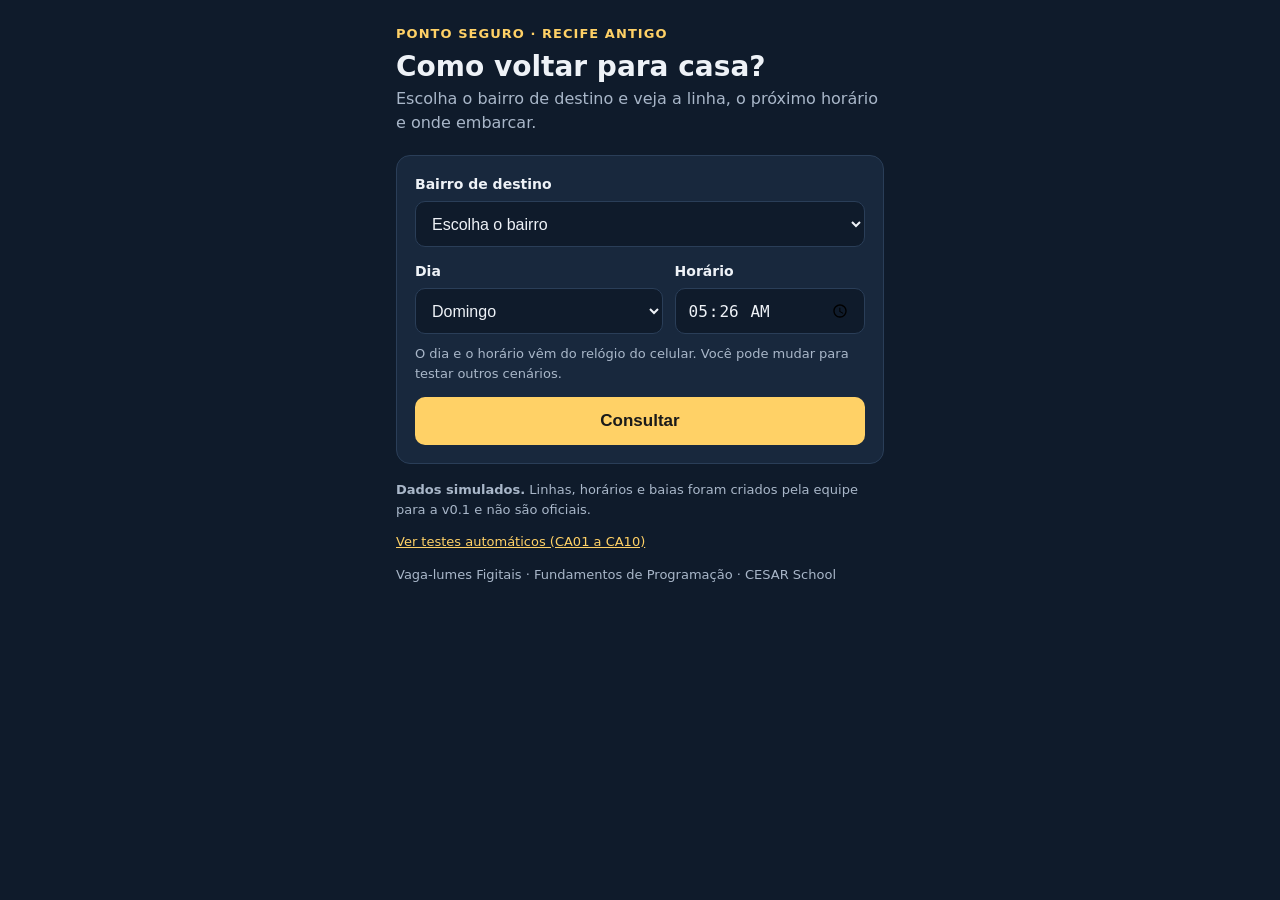
==== index.html @ 017c97d9 "v0.1: tela, regra da janela e documentação" ====
<!doctype html>
<html lang="pt-BR">
<head>
  <meta charset="utf-8">
  <meta name="viewport" content="width=device-width, initial-scale=1">
  <title>Ponto Seguro Recife Antigo</title>
  <link rel="stylesheet" href="estilo.css">
</head>
<body>
  <main class="pagina">
    <header class="topo">
      <p class="selo">Ponto Seguro · Recife Antigo</p>
      <h1>Como voltar para casa?</h1>
      <p class="subtitulo">Escolha o bairro de destino e veja a linha, o próximo horário e onde embarcar.</p>
    </header>

    <form id="formulario" class="cartao" novalidate>
      <label for="bairro">Bairro de destino</label>
      <select id="bairro">
        <option value="">Escolha o bairro</option>
      </select>

      <div class="linha-dupla">
        <div>
          <label for="dia">Dia</label>
          <select id="dia"></select>
        </div>
        <div>
          <label for="horario">Horário</label>
          <input id="horario" type="time">
        </div>
      </div>
      <p class="dica">O dia e o horário vêm do relógio do celular. Você pode mudar para testar outros cenários.</p>

      <button type="submit">Consultar</button>
    </form>

    <section id="resultado" aria-live="polite"></section>

    <footer class="rodape">
      <p><strong>Dados simulados.</strong> Linhas, horários e baias foram criados pela equipe para a v0.1 e não são oficiais.</p>
      <p><a href="testes.html">Ver testes automáticos (CA01 a CA10)</a></p>
      <p>Vaga-lumes Figitais · Fundamentos de Programação · CESAR School</p>
    </footer>
  </main>

  <!-- A ordem importa: dados e regras primeiro, tela por último. -->
  <script src="dados.js"></script>
  <script src="janela.js"></script>
  <script src="horarios.js"></script>
  <script src="consulta.js"></script>
  <script src="app.js"></script>
</body>
</html>
---- estilo.css ----
/* estilo.css — Tela responsiva do Ponto Seguro (T10, RNF02) */

:root {
  --fundo: #0f1b2b;
  --cartao: #18283d;
  --borda: #2a3e58;
  --texto: #eef2f7;
  --texto-suave: #a9b7c9;
  --luz: #ffd166;        /* amarelo "vaga-lume" */
  --ativo: #4ade80;
  --inativo: #f87171;
  --aviso: #fbbf24;
}

* { box-sizing: border-box; }

body {
  margin: 0;
  background: var(--fundo);
  color: var(--texto);
  font-family: system-ui, -apple-system, "Segoe UI", Roboto, sans-serif;
  font-size: 16px;
  line-height: 1.5;
}

.pagina {
  max-width: 520px;
  margin: 0 auto;
  padding: 24px 16px 40px;
}

.selo {
  margin: 0;
  color: var(--luz);
  font-size: 13px;
  font-weight: 700;
  letter-spacing: .08em;
  text-transform: uppercase;
}

h1 { margin: 6px 0 4px; font-size: 28px; line-height: 1.2; }
.subtitulo { margin: 0 0 20px; color: var(--texto-suave); }

.cartao {
  background: var(--cartao);
  border: 1px solid var(--borda);
  border-radius: 14px;
  padding: 18px;
  margin-bottom: 16px;
}

label { display: block; margin: 0 0 6px; font-weight: 600; font-size: 14px; }

select, input {
  width: 100%;
  min-height: 46px;
  margin-bottom: 14px;
  padding: 10px 12px;
  border: 1px solid var(--borda);
  border-radius: 10px;
  background: var(--fundo);
  color: var(--texto);
  font-size: 16px;
}

.linha-dupla { display: grid; grid-template-columns: 1.3fr 1fr; gap: 12px; }
.dica { margin: -4px 0 14px; color: var(--texto-suave); font-size: 13px; }

button {
  width: 100%;
  min-height: 48px;
  border: 0;
  border-radius: 10px;
  background: var(--luz);
  color: #1a1a1a;
  font-size: 17px;
  font-weight: 700;
  cursor: pointer;
}
button:focus-visible, select:focus-visible, input:focus-visible, a:focus-visible {
  outline: 3px solid var(--luz);
  outline-offset: 2px;
}

/* Resultado */
.status {
  display: inline-block;
  margin-bottom: 12px;
  padding: 4px 12px;
  border-radius: 999px;
  font-size: 14px;
  font-weight: 700;
}
.status.ativo { background: rgba(74, 222, 128, .15); color: var(--ativo); }
.status.inativo { background: rgba(248, 113, 113, .15); color: var(--inativo); }

.destaque { margin: 0; color: var(--texto-suave); font-size: 14px; }
.horario-grande { margin: 0 0 12px; font-size: 40px; font-weight: 800; color: var(--luz); line-height: 1.1; }

.dados { margin: 0 0 4px; }
.dados dt { color: var(--texto-suave); font-size: 13px; }
.dados dd { margin: 0 0 10px; font-weight: 600; }

.erro { border-color: var(--inativo); }
.erro p { margin: 0; color: var(--inativo); font-weight: 600; }

.rota h2 { margin: 0 0 8px; font-size: 17px; }
.rota ol { margin: 0; padding-left: 20px; }
.rota li { margin-bottom: 6px; }

.aviso-simulado {
  margin: 12px 0 0;
  padding-top: 10px;
  border-top: 1px dashed var(--borda);
  color: var(--aviso);
  font-size: 13px;
}

.rodape { color: var(--texto-suave); font-size: 13px; }
.rodape a { color: var(--luz); }
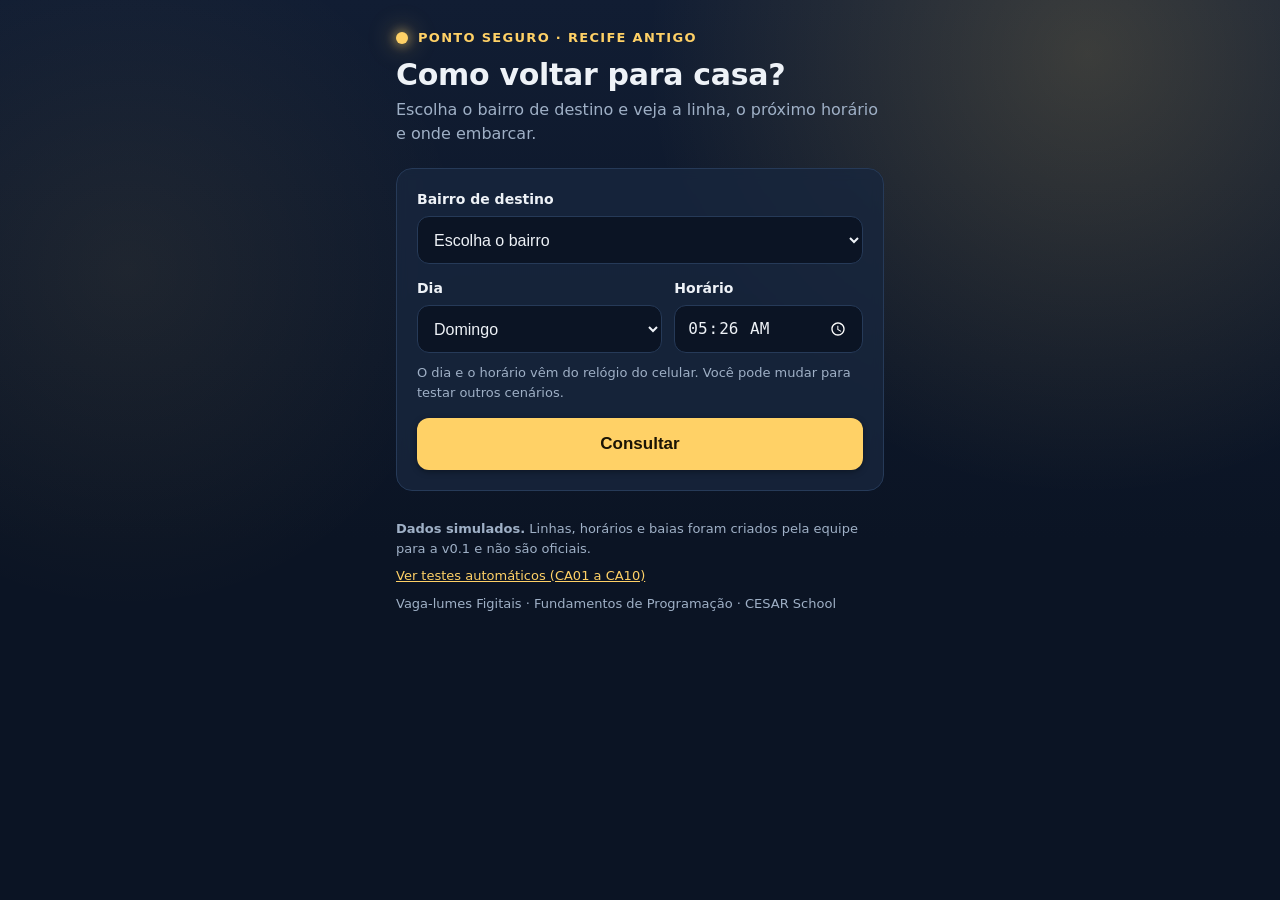
==== commit 269c0aa5: "v0.1: melhoria do visual (tema vaga-lume)" ====
--- a/index.html
+++ b/index.html
@@ -9,7 +9,7 @@
 <body>
   <main class="pagina">
     <header class="topo">
-      <p class="selo">Ponto Seguro · Recife Antigo</p>
+      <p class="marca"><span class="vaga-lume" aria-hidden="true"></span>Ponto Seguro · Recife Antigo</p>
       <h1>Como voltar para casa?</h1>
       <p class="subtitulo">Escolha o bairro de destino e veja a linha, o próximo horário e onde embarcar.</p>
     </header>
--- a/estilo.css
+++ b/estilo.css
@@ -1,120 +1,225 @@
-/* estilo.css — Tela responsiva do Ponto Seguro (T10, RNF02) */
+/* estilo.css — Tela responsiva do Ponto Seguro (T10, RNF02)
+   Tema "vaga-lume": noite azul-escura com pontos de luz amarela. */
 
 :root {
-  --fundo: #0f1b2b;
-  --cartao: #18283d;
-  --borda: #2a3e58;
+  --fundo: #0b1424;
+  --fundo-2: #111d33;
+  --cartao: rgba(24, 38, 62, .82);
+  --borda: #263a58;
   --texto: #eef2f7;
-  --texto-suave: #a9b7c9;
-  --luz: #ffd166;        /* amarelo "vaga-lume" */
+  --texto-suave: #9fb0c6;
+  --luz: #ffd166;            /* amarelo "vaga-lume" */
+  --luz-brilho: rgba(255, 209, 102, .35);
   --ativo: #4ade80;
   --inativo: #f87171;
   --aviso: #fbbf24;
+  --raio: 16px;
 }
 
 * { box-sizing: border-box; }
 
 body {
   margin: 0;
-  background: var(--fundo);
+  min-height: 100vh;
   color: var(--texto);
   font-family: system-ui, -apple-system, "Segoe UI", Roboto, sans-serif;
   font-size: 16px;
   line-height: 1.5;
+  background-color: var(--fundo);
+  /* Pontos de luz no céu noturno */
+  background-image:
+    radial-gradient(circle at 85% 6%, rgba(255, 209, 102, .18), transparent 32%),
+    radial-gradient(circle at 10% 30%, rgba(255, 209, 102, .07), transparent 26%),
+    linear-gradient(180deg, var(--fundo-2), var(--fundo) 60%);
+  background-attachment: fixed;
 }
 
 .pagina {
   max-width: 520px;
   margin: 0 auto;
-  padding: 24px 16px 40px;
-}
-
-.selo {
+  padding: 28px 16px 40px;
+}
+
+/* Cabeçalho */
+.marca {
+  display: flex;
+  align-items: center;
+  gap: 10px;
   margin: 0;
   color: var(--luz);
   font-size: 13px;
   font-weight: 700;
-  letter-spacing: .08em;
+  letter-spacing: .1em;
   text-transform: uppercase;
 }
-
-h1 { margin: 6px 0 4px; font-size: 28px; line-height: 1.2; }
-.subtitulo { margin: 0 0 20px; color: var(--texto-suave); }
-
+.vaga-lume {
+  width: 12px;
+  height: 12px;
+  border-radius: 50%;
+  background: var(--luz);
+  box-shadow: 0 0 10px 3px var(--luz-brilho), 0 0 24px 8px rgba(255, 209, 102, .15);
+  animation: piscar 3s ease-in-out infinite;
+}
+@keyframes piscar {
+  0%, 100% { opacity: 1; }
+  50% { opacity: .45; }
+}
+@media (prefers-reduced-motion: reduce) {
+  .vaga-lume { animation: none; }
+}
+
+h1 { margin: 10px 0 6px; font-size: 30px; line-height: 1.15; letter-spacing: -.01em; }
+.subtitulo { margin: 0 0 22px; color: var(--texto-suave); }
+
+/* Cartões */
 .cartao {
   background: var(--cartao);
   border: 1px solid var(--borda);
-  border-radius: 14px;
-  padding: 18px;
+  border-radius: var(--raio);
+  padding: 20px;
   margin-bottom: 16px;
-}
-
+  backdrop-filter: blur(6px);
+}
+
+/* Formulário */
 label { display: block; margin: 0 0 6px; font-weight: 600; font-size: 14px; }
 
 select, input {
   width: 100%;
-  min-height: 46px;
+  min-height: 48px;
   margin-bottom: 14px;
   padding: 10px 12px;
   border: 1px solid var(--borda);
-  border-radius: 10px;
+  border-radius: 12px;
   background: var(--fundo);
   color: var(--texto);
   font-size: 16px;
-}
+  color-scheme: dark;
+}
+select:hover, input:hover { border-color: #38527a; }
 
 .linha-dupla { display: grid; grid-template-columns: 1.3fr 1fr; gap: 12px; }
-.dica { margin: -4px 0 14px; color: var(--texto-suave); font-size: 13px; }
+.dica { margin: -4px 0 16px; color: var(--texto-suave); font-size: 13px; }
 
 button {
   width: 100%;
-  min-height: 48px;
+  min-height: 52px;
   border: 0;
-  border-radius: 10px;
+  border-radius: 12px;
   background: var(--luz);
-  color: #1a1a1a;
+  color: #1a1405;
   font-size: 17px;
-  font-weight: 700;
+  font-weight: 800;
   cursor: pointer;
-}
+  box-shadow: 0 2px 6px rgba(0, 0, 0, .35);
+  transition: transform .1s ease, background-color .2s ease;
+}
+button:hover { background: #ffdb85; }
+button:active { transform: translateY(1px); }
+
 button:focus-visible, select:focus-visible, input:focus-visible, a:focus-visible {
   outline: 3px solid var(--luz);
   outline-offset: 2px;
 }
 
 /* Resultado */
+.resultado-entrando { animation: entrar .25s ease-out; }
+@keyframes entrar {
+  from { opacity: 0; transform: translateY(6px); }
+  to { opacity: 1; transform: none; }
+}
+@media (prefers-reduced-motion: reduce) {
+  .resultado-entrando { animation: none; }
+}
+
 .status {
-  display: inline-block;
-  margin-bottom: 12px;
-  padding: 4px 12px;
+  display: inline-flex;
+  align-items: center;
+  gap: 8px;
+  margin-bottom: 14px;
+  padding: 5px 12px;
   border-radius: 999px;
   font-size: 14px;
   font-weight: 700;
 }
-.status.ativo { background: rgba(74, 222, 128, .15); color: var(--ativo); }
-.status.inativo { background: rgba(248, 113, 113, .15); color: var(--inativo); }
+.status::before {
+  content: "";
+  width: 8px;
+  height: 8px;
+  border-radius: 50%;
+  background: currentColor;
+}
+.status.ativo { background: rgba(74, 222, 128, .12); color: var(--ativo); }
+.status.inativo { background: rgba(248, 113, 113, .12); color: var(--inativo); }
 
 .destaque { margin: 0; color: var(--texto-suave); font-size: 14px; }
-.horario-grande { margin: 0 0 12px; font-size: 40px; font-weight: 800; color: var(--luz); line-height: 1.1; }
-
-.dados { margin: 0 0 4px; }
-.dados dt { color: var(--texto-suave); font-size: 13px; }
-.dados dd { margin: 0 0 10px; font-weight: 600; }
-
-.erro { border-color: var(--inativo); }
+.horario-grande {
+  margin: 0 0 16px;
+  font-size: 52px;
+  font-weight: 800;
+  line-height: 1;
+  color: var(--luz);
+  font-variant-numeric: tabular-nums;
+}
+
+.mensagem { margin: 0 0 10px; }
+.mensagem-forte { margin: 0 0 14px; font-size: 18px; font-weight: 700; }
+
+/* Linha / embarque em blocos */
+.dados {
+  display: grid;
+  gap: 10px;
+  margin: 0;
+}
+.dados div {
+  padding: 12px 14px;
+  border: 1px solid var(--borda);
+  border-radius: 12px;
+  background: rgba(11, 20, 36, .55);
+}
+.dados dt { color: var(--texto-suave); font-size: 12px; text-transform: uppercase; letter-spacing: .06em; }
+.dados dd { margin: 2px 0 0; font-weight: 700; }
+
+.erro { border-color: rgba(248, 113, 113, .6); }
 .erro p { margin: 0; color: var(--inativo); font-weight: 600; }
 
-.rota h2 { margin: 0 0 8px; font-size: 17px; }
-.rota ol { margin: 0; padding-left: 20px; }
-.rota li { margin-bottom: 6px; }
+/* Rota luminosa: linha do tempo com pontos de luz */
+.rota h2 { margin: 0 0 14px; font-size: 17px; }
+.rota ol { list-style: none; margin: 0; padding: 0; }
+.rota li {
+  position: relative;
+  padding: 0 0 16px 30px;
+}
+.rota li:last-child { padding-bottom: 0; }
+.rota li::before {
+  content: "";
+  position: absolute;
+  left: 4px;
+  top: 6px;
+  width: 11px;
+  height: 11px;
+  border-radius: 50%;
+  background: var(--luz);
+}
+.rota li:not(:last-child)::after {
+  content: "";
+  position: absolute;
+  left: 9px;
+  top: 20px;
+  bottom: 0;
+  width: 1px;
+  background: linear-gradient(var(--luz-brilho), rgba(255, 209, 102, .08));
+}
 
 .aviso-simulado {
-  margin: 12px 0 0;
-  padding-top: 10px;
+  margin: 16px 0 0;
+  padding-top: 12px;
   border-top: 1px dashed var(--borda);
   color: var(--aviso);
   font-size: 13px;
 }
 
-.rodape { color: var(--texto-suave); font-size: 13px; }
+/* Rodapé */
+.rodape { margin-top: 28px; color: var(--texto-suave); font-size: 13px; }
+.rodape p { margin: 0 0 8px; }
 .rodape a { color: var(--luz); }
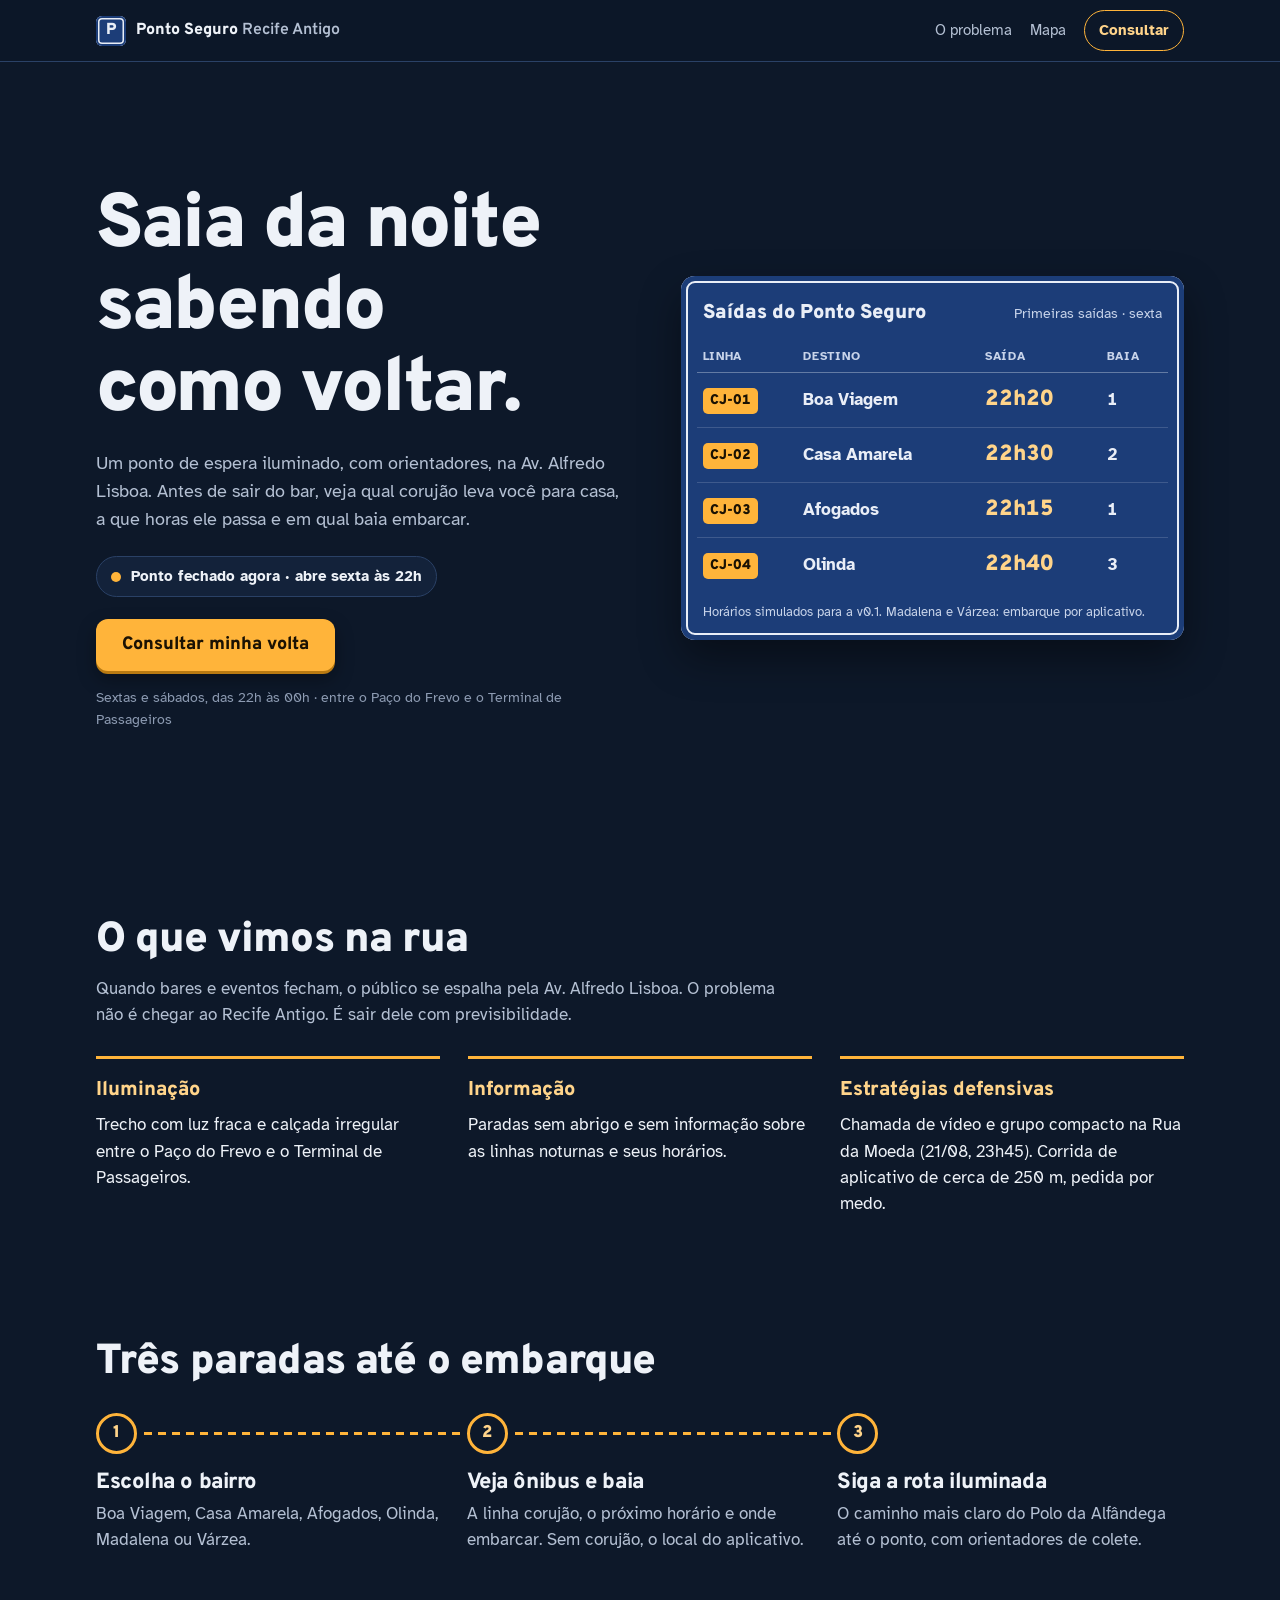
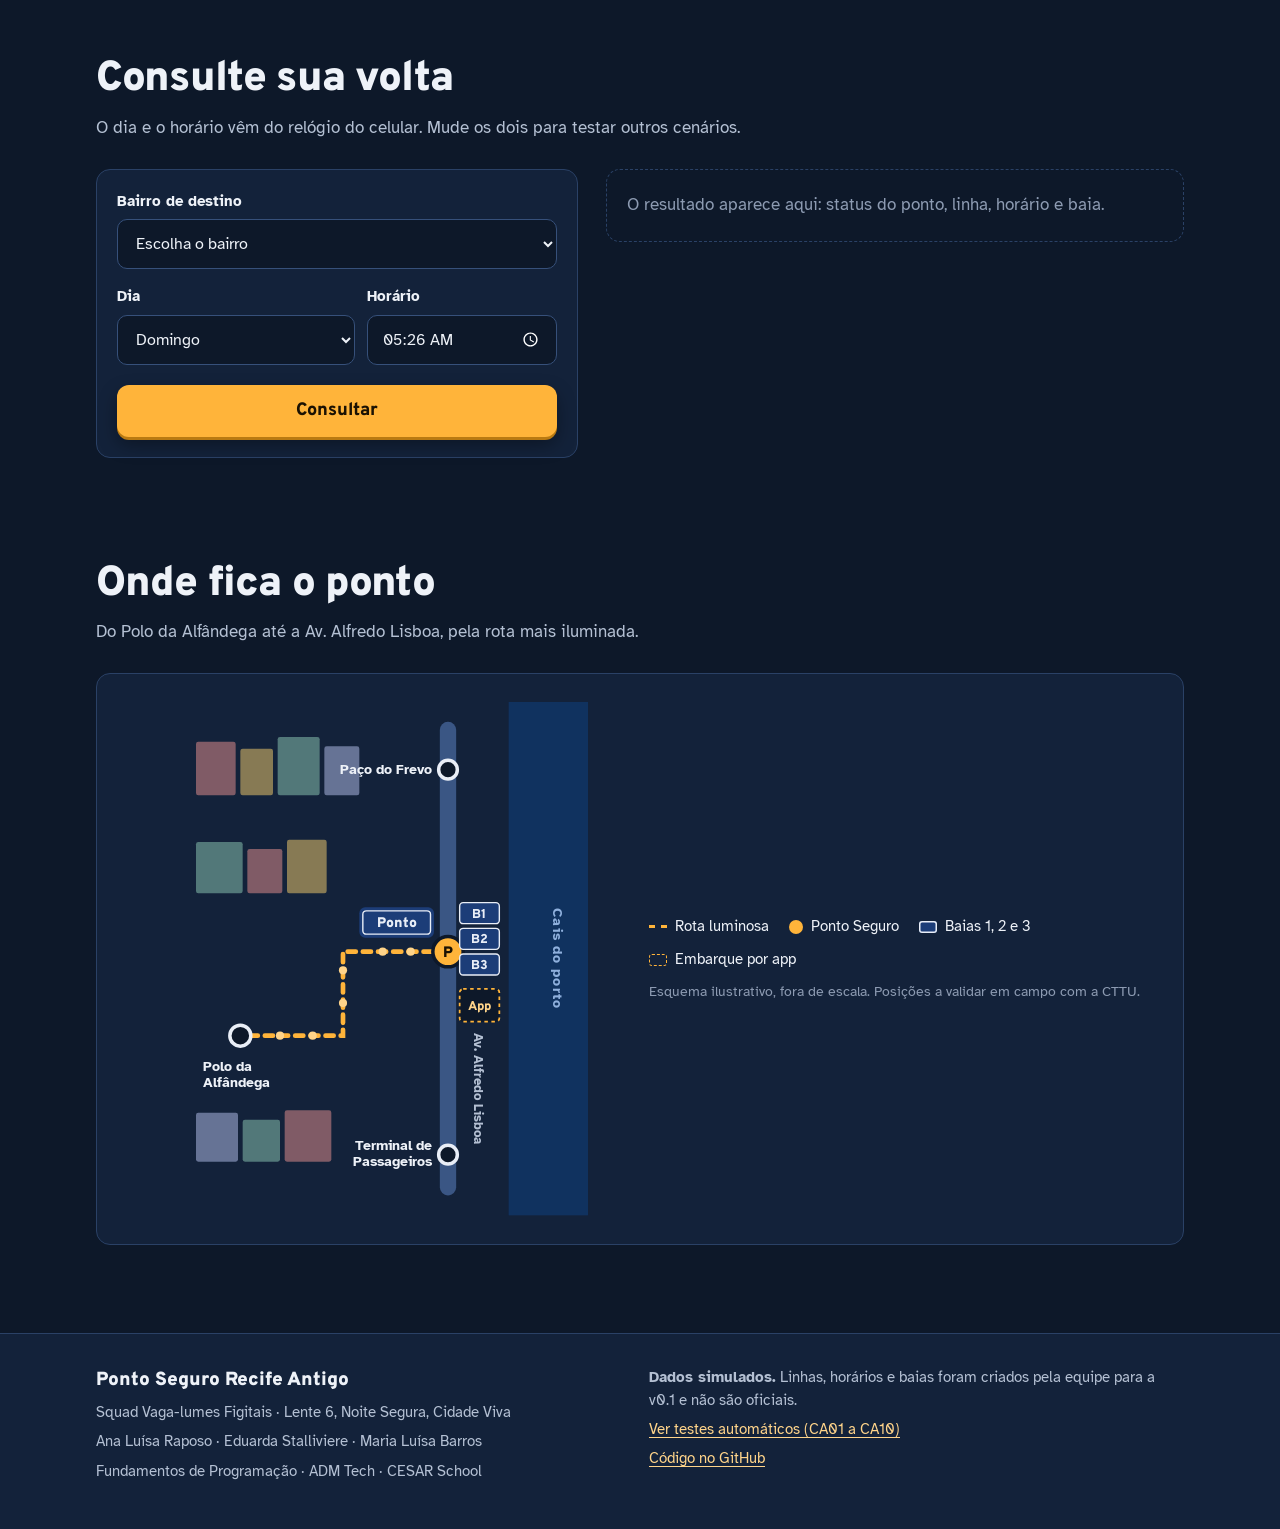
==== commit 11f8d595: "v0.1: nova interface (landing page) e correção do campo de horário no celular" ====
--- a/index.html
+++ b/index.html
@@ -3,46 +3,247 @@
 <head>
   <meta charset="utf-8">
   <meta name="viewport" content="width=device-width, initial-scale=1">
+  <meta name="theme-color" content="#0d1829">
+  <meta name="description" content="Consulte a linha corujão, o próximo horário e a baia de embarque no Ponto Seguro do Recife Antigo.">
   <title>Ponto Seguro Recife Antigo</title>
+  <link rel="preconnect" href="https://fonts.googleapis.com">
+  <link rel="preconnect" href="https://fonts.gstatic.com" crossorigin>
+  <link href="https://fonts.googleapis.com/css2?family=Atkinson+Hyperlegible:wght@400;700&family=Overpass:wght@600;800;900&display=swap" rel="stylesheet">
   <link rel="stylesheet" href="estilo.css">
 </head>
 <body>
-  <main class="pagina">
-    <header class="topo">
-      <p class="marca"><span class="vaga-lume" aria-hidden="true"></span>Ponto Seguro · Recife Antigo</p>
-      <h1>Como voltar para casa?</h1>
-      <p class="subtitulo">Escolha o bairro de destino e veja a linha, o próximo horário e onde embarcar.</p>
-    </header>
-
-    <form id="formulario" class="cartao" novalidate>
-      <label for="bairro">Bairro de destino</label>
-      <select id="bairro">
-        <option value="">Escolha o bairro</option>
-      </select>
-
-      <div class="linha-dupla">
-        <div>
-          <label for="dia">Dia</label>
-          <select id="dia"></select>
+  <a class="pular" href="#consulta">Pular para a consulta</a>
+
+  <header class="barra">
+    <div class="barra-conteudo">
+      <a class="marca" href="#topo">
+        <span class="placa-mini" aria-hidden="true">P</span>
+        <span>Ponto Seguro <span class="marca-local">Recife Antigo</span></span>
+      </a>
+      <nav aria-label="Seções">
+        <a href="#problema">O problema</a>
+        <a href="#mapa">Mapa</a>
+        <a class="barra-acao" href="#consulta">Consultar</a>
+      </nav>
+    </div>
+  </header>
+
+  <main id="topo">
+    <!-- 1. Abertura: o ponto funcionando -->
+    <section class="abertura">
+      <div class="abertura-texto">
+        <h1>Saia da noite sabendo como voltar.</h1>
+        <p class="abertura-lead">Um ponto de espera iluminado, com orientadores, na Av. Alfredo Lisboa. Antes de sair do bar, veja qual corujão leva você para casa, a que horas ele passa e em qual baia embarcar.</p>
+        <p id="status-ponto" class="status-ponto" role="status">
+          <span class="status-luz" aria-hidden="true"></span>
+          <span id="status-texto">Verificando o horário do ponto…</span>
+        </p>
+        <a class="botao" href="#consulta">Consultar minha volta</a>
+        <p class="abertura-nota">Sextas e sábados, das 22h às 00h · entre o Paço do Frevo e o Terminal de Passageiros</p>
+      </div>
+
+      <figure class="painel" aria-labelledby="painel-titulo">
+        <div class="painel-topo">
+          <p id="painel-titulo" class="painel-titulo">Saídas do Ponto Seguro</p>
+          <p id="painel-quando" class="painel-quando"></p>
         </div>
-        <div>
-          <label for="horario">Horário</label>
-          <input id="horario" type="time">
+        <table class="painel-tabela">
+          <thead>
+            <tr><th scope="col">Linha</th><th scope="col">Destino</th><th scope="col">Saída</th><th scope="col">Baia</th></tr>
+          </thead>
+          <tbody id="painel-linhas"></tbody>
+        </table>
+        <figcaption class="painel-legenda">Horários simulados para a v0.1. Madalena e Várzea: embarque por aplicativo.</figcaption>
+      </figure>
+    </section>
+
+    <!-- 2. O problema: o que a pesquisa de campo encontrou -->
+    <section id="problema" class="secao">
+      <div class="secao-cabeca">
+        <h2>O que vimos na rua</h2>
+        <p>Quando bares e eventos fecham, o público se espalha pela Av. Alfredo Lisboa. O problema não é chegar ao Recife Antigo. É sair dele com previsibilidade.</p>
+      </div>
+      <ol class="notas">
+        <li class="nota">
+          <p class="nota-tema">Iluminação</p>
+          <p class="nota-texto">Trecho com luz fraca e calçada irregular entre o Paço do Frevo e o Terminal de Passageiros.</p>
+        </li>
+        <li class="nota">
+          <p class="nota-tema">Informação</p>
+          <p class="nota-texto">Paradas sem abrigo e sem informação sobre as linhas noturnas e seus horários.</p>
+        </li>
+        <li class="nota">
+          <p class="nota-tema">Estratégias defensivas</p>
+          <p class="nota-texto">Chamada de vídeo e grupo compacto na Rua da Moeda (21/08, 23h45). Corrida de aplicativo de cerca de 250 m, pedida por medo.</p>
+        </li>
+      </ol>
+    </section>
+
+    <!-- 3. Como funciona: três paradas -->
+    <section class="secao">
+      <div class="secao-cabeca">
+        <h2>Três paradas até o embarque</h2>
+      </div>
+      <ol class="trajeto">
+        <li>
+          <span class="trajeto-ponto" aria-hidden="true">1</span>
+          <h3>Escolha o bairro</h3>
+          <p>Boa Viagem, Casa Amarela, Afogados, Olinda, Madalena ou Várzea.</p>
+        </li>
+        <li>
+          <span class="trajeto-ponto" aria-hidden="true">2</span>
+          <h3>Veja ônibus e baia</h3>
+          <p>A linha corujão, o próximo horário e onde embarcar. Sem corujão, o local do aplicativo.</p>
+        </li>
+        <li>
+          <span class="trajeto-ponto" aria-hidden="true">3</span>
+          <h3>Siga a rota iluminada</h3>
+          <p>O caminho mais claro do Polo da Alfândega até o ponto, com orientadores de colete.</p>
+        </li>
+      </ol>
+    </section>
+
+    <!-- 4. A consulta -->
+    <section id="consulta" class="secao consulta">
+      <div class="secao-cabeca">
+        <h2>Consulte sua volta</h2>
+        <p>O dia e o horário vêm do relógio do celular. Mude os dois para testar outros cenários.</p>
+      </div>
+
+      <div class="consulta-grade">
+        <form id="formulario" class="formulario" novalidate>
+          <label for="bairro">Bairro de destino</label>
+          <select id="bairro">
+            <option value="">Escolha o bairro</option>
+          </select>
+
+          <div class="linha-dupla">
+            <div class="campo">
+              <label for="dia">Dia</label>
+              <select id="dia"></select>
+            </div>
+            <div class="campo">
+              <label for="horario">Horário</label>
+              <input id="horario" type="time">
+            </div>
+          </div>
+
+          <button class="botao botao-cheio" type="submit">Consultar</button>
+        </form>
+
+        <div id="resultado" class="resultado" aria-live="polite">
+          <p class="resultado-vazio">O resultado aparece aqui: status do ponto, linha, horário e baia.</p>
         </div>
       </div>
-      <p class="dica">O dia e o horário vêm do relógio do celular. Você pode mudar para testar outros cenários.</p>
-
-      <button type="submit">Consultar</button>
-    </form>
-
-    <section id="resultado" aria-live="polite"></section>
-
-    <footer class="rodape">
-      <p><strong>Dados simulados.</strong> Linhas, horários e baias foram criados pela equipe para a v0.1 e não são oficiais.</p>
-      <p><a href="testes.html">Ver testes automáticos (CA01 a CA10)</a></p>
-      <p>Vaga-lumes Figitais · Fundamentos de Programação · CESAR School</p>
-    </footer>
+    </section>
+
+    <!-- 5. Mapa esquemático -->
+    <section id="mapa" class="secao">
+      <div class="secao-cabeca">
+        <h2>Onde fica o ponto</h2>
+        <p>Do Polo da Alfândega até a Av. Alfredo Lisboa, pela rota mais iluminada.</p>
+      </div>
+
+      <figure class="mapa">
+        <svg viewBox="0 0 360 440" role="img" aria-labelledby="mapa-titulo mapa-desc">
+          <title id="mapa-titulo">Esquema do trecho do Ponto Seguro</title>
+          <desc id="mapa-desc">A Av. Alfredo Lisboa vai do Paço do Frevo ao Terminal de Passageiros, ao lado do cais. No meio fica o Ponto Seguro, com as baias 1, 2 e 3 e a área de embarque por aplicativo. A rota luminosa sai do Polo da Alfândega e chega ao ponto.</desc>
+
+          <!-- cais -->
+          <rect x="292" y="0" width="68" height="440" class="m-agua"/>
+          <text x="330" y="220" class="m-rotulo-agua" transform="rotate(90 330 220)">Cais do porto</text>
+
+          <!-- casario -->
+          <g class="m-casario">
+            <rect x="24" y="34" width="34" height="46" rx="2" fill="#d98b8b"/>
+            <rect x="62" y="40" width="28" height="40" rx="2" fill="#e6c36a"/>
+            <rect x="94" y="30" width="36" height="50" rx="2" fill="#86bfae"/>
+            <rect x="134" y="38" width="30" height="42" rx="2" fill="#a9b6e0"/>
+            <rect x="24" y="120" width="40" height="44" rx="2" fill="#86bfae"/>
+            <rect x="68" y="126" width="30" height="38" rx="2" fill="#d98b8b"/>
+            <rect x="102" y="118" width="34" height="46" rx="2" fill="#e6c36a"/>
+            <rect x="24" y="352" width="36" height="42" rx="2" fill="#a9b6e0"/>
+            <rect x="64" y="358" width="32" height="36" rx="2" fill="#86bfae"/>
+            <rect x="100" y="350" width="40" height="44" rx="2" fill="#d98b8b"/>
+          </g>
+
+          <!-- avenida -->
+          <line x1="240" y1="24" x2="240" y2="416" class="m-avenida"/>
+          <text x="262" y="284" class="m-rotulo-av" transform="rotate(90 262 284)">Av. Alfredo Lisboa</text>
+
+          <!-- rota luminosa -->
+          <path d="M70 286 H150 V214 H226" class="m-rota"/>
+          <g class="m-poste">
+            <circle cx="96" cy="286" r="3.5"/>
+            <circle cx="124" cy="286" r="3.5"/>
+            <circle cx="150" cy="258" r="3.5"/>
+            <circle cx="150" cy="230" r="3.5"/>
+            <circle cx="184" cy="214" r="3.5"/>
+            <circle cx="208" cy="214" r="3.5"/>
+          </g>
+
+          <!-- Polo da Alfândega -->
+          <circle cx="62" cy="286" r="9" class="m-parada"/>
+          <text x="30" y="316" class="m-rotulo">Polo da</text>
+          <text x="30" y="330" class="m-rotulo">Alfândega</text>
+
+          <!-- Paço do Frevo -->
+          <circle cx="240" cy="58" r="8" class="m-parada"/>
+          <text x="226" y="62" class="m-rotulo m-direita">Paço do Frevo</text>
+
+          <!-- Terminal de Passageiros -->
+          <circle cx="240" cy="388" r="8" class="m-parada"/>
+          <text x="226" y="384" class="m-rotulo m-direita">Terminal de</text>
+          <text x="226" y="398" class="m-rotulo m-direita">Passageiros</text>
+
+          <!-- Ponto Seguro -->
+          <rect x="164" y="176" width="64" height="26" rx="5" class="m-placa"/>
+          <rect x="167" y="179" width="58" height="20" rx="3" class="m-placa-filete"/>
+          <text x="196" y="193" class="m-placa-texto">Ponto</text>
+          <circle cx="240" cy="214" r="13" class="m-ponto"/>
+          <text x="240" y="218.5" class="m-ponto-p">P</text>
+
+          <!-- baias e app -->
+          <g class="m-baias">
+            <rect x="250" y="172" width="34" height="18" rx="3"/>
+            <rect x="250" y="194" width="34" height="18" rx="3"/>
+            <rect x="250" y="216" width="34" height="18" rx="3"/>
+          </g>
+          <text x="267" y="185" class="m-baia-texto">B1</text>
+          <text x="267" y="207" class="m-baia-texto">B2</text>
+          <text x="267" y="229" class="m-baia-texto">B3</text>
+          <rect x="250" y="246" width="34" height="28" rx="3" class="m-app"/>
+          <text x="267" y="264" class="m-baia-texto m-app-texto">App</text>
+        </svg>
+
+        <figcaption>
+          <ul class="mapa-legenda">
+            <li><span class="leg leg-rota" aria-hidden="true"></span>Rota luminosa</li>
+            <li><span class="leg leg-ponto" aria-hidden="true"></span>Ponto Seguro</li>
+            <li><span class="leg leg-baia" aria-hidden="true"></span>Baias 1, 2 e 3</li>
+            <li><span class="leg leg-app" aria-hidden="true"></span>Embarque por app</li>
+          </ul>
+          <p class="mapa-aviso">Esquema ilustrativo, fora de escala. Posições a validar em campo com a CTTU.</p>
+        </figcaption>
+      </figure>
+    </section>
   </main>
+
+  <footer class="rodape">
+    <div class="rodape-conteudo">
+      <div>
+        <p class="rodape-titulo">Ponto Seguro Recife Antigo</p>
+        <p>Squad Vaga-lumes Figitais · Lente 6, Noite Segura, Cidade Viva</p>
+        <p>Ana Luísa Raposo · Eduarda Stalliviere · Maria Luísa Barros</p>
+        <p>Fundamentos de Programação · ADM Tech · CESAR School</p>
+      </div>
+      <div>
+        <p><strong>Dados simulados.</strong> Linhas, horários e baias foram criados pela equipe para a v0.1 e não são oficiais.</p>
+        <p><a href="testes.html">Ver testes automáticos (CA01 a CA10)</a></p>
+        <p><a href="https://github.com/eduardalagiewk4/ponto-seguro-recife-antigo">Código no GitHub</a></p>
+      </div>
+    </div>
+  </footer>
 
   <!-- A ordem importa: dados e regras primeiro, tela por último. -->
   <script src="dados.js"></script>
--- a/estilo.css
+++ b/estilo.css
@@ -1,225 +1,650 @@
-/* estilo.css — Tela responsiva do Ponto Seguro (T10, RNF02)
-   Tema "vaga-lume": noite azul-escura com pontos de luz amarela. */
+/* estilo.css — Interface do Ponto Seguro (T10, RNF01 a RNF07)
+   Linguagem: placa de rua esmaltada do Recife (azul com filete branco)
+   e a luz âmbar dos postes de sódio do Recife Antigo à noite. */
 
 :root {
-  --fundo: #0b1424;
-  --fundo-2: #111d33;
-  --cartao: rgba(24, 38, 62, .82);
-  --borda: #263a58;
-  --texto: #eef2f7;
-  --texto-suave: #9fb0c6;
-  --luz: #ffd166;            /* amarelo "vaga-lume" */
-  --luz-brilho: rgba(255, 209, 102, .35);
-  --ativo: #4ade80;
-  --inativo: #f87171;
-  --aviso: #fbbf24;
-  --raio: 16px;
+  /* Noite e placas */
+  --noite: #0d1829;
+  --noite-2: #13223a;
+  --placa: #1c3d78;          /* azul das placas de rua */
+  --placa-escura: #142d59;
+  --filete: #e9eef7;         /* filete branco da placa */
+  --linha: #2a4166;
+
+  /* Luz */
+  --sodio: #ffb43a;          /* poste de sódio */
+  --sodio-claro: #ffd48a;
+  --sodio-fundo: rgba(255, 180, 58, .12);
+
+  /* Texto */
+  --texto: #eef2f8;
+  --texto-suave: #b4c0d3;
+  --texto-fraco: #8d9bb2;
+
+  /* Estados */
+  --ativo: #5ee08f;
+  --inativo: #ff8d8d;
+
+  /* Fontes */
+  --f-sinal: "Overpass", "Segoe UI", system-ui, sans-serif;
+  --f-texto: "Atkinson Hyperlegible", "Segoe UI", system-ui, sans-serif;
+
+  --raio: 14px;
+  --largura: 1120px;
+
+  /* Nomes antigos usados por testes.html */
+  --borda: var(--linha);
+  --luz: var(--sodio);
+  --cartao: var(--noite-2);
 }
 
 * { box-sizing: border-box; }
 
+html { scroll-behavior: smooth; scroll-padding-top: 76px; }
+@media (prefers-reduced-motion: reduce) { html { scroll-behavior: auto; } }
+
 body {
   margin: 0;
-  min-height: 100vh;
+  background: var(--noite);
   color: var(--texto);
-  font-family: system-ui, -apple-system, "Segoe UI", Roboto, sans-serif;
-  font-size: 16px;
-  line-height: 1.5;
-  background-color: var(--fundo);
-  /* Pontos de luz no céu noturno */
-  background-image:
-    radial-gradient(circle at 85% 6%, rgba(255, 209, 102, .18), transparent 32%),
-    radial-gradient(circle at 10% 30%, rgba(255, 209, 102, .07), transparent 26%),
-    linear-gradient(180deg, var(--fundo-2), var(--fundo) 60%);
-  background-attachment: fixed;
-}
-
-.pagina {
-  max-width: 520px;
+  font-family: var(--f-texto);
+  font-size: 17px;
+  line-height: 1.55;
+  -webkit-text-size-adjust: 100%;
+}
+
+::selection { background: var(--sodio); color: #1b1203; }
+
+a { color: var(--sodio-claro); text-underline-offset: 3px; }
+
+:focus-visible {
+  outline: 3px solid var(--sodio);
+  outline-offset: 3px;
+  border-radius: 4px;
+}
+
+h1, h2, h3 {
+  font-family: var(--f-sinal);
+  line-height: 1.08;
+  letter-spacing: -.02em;
+  text-wrap: balance;
+  margin: 0;
+}
+
+.pular {
+  position: absolute;
+  left: 12px;
+  top: -60px;
+  z-index: 20;
+  padding: 10px 14px;
+  background: var(--sodio);
+  color: #1b1203;
+  font-weight: 700;
+  border-radius: 8px;
+}
+.pular:focus { top: 12px; }
+
+/* ---------- Barra superior ---------- */
+.barra {
+  position: sticky;
+  top: 0;
+  z-index: 10;
+  background: rgba(13, 24, 41, .94);
+  border-bottom: 1px solid var(--linha);
+}
+.barra-conteudo {
+  max-width: var(--largura);
   margin: 0 auto;
-  padding: 28px 16px 40px;
-}
-
-/* Cabeçalho */
-.marca {
+  padding: 10px 16px;
   display: flex;
   align-items: center;
+  justify-content: space-between;
+  gap: 12px;
+}
+.marca {
+  display: inline-flex;
+  align-items: center;
   gap: 10px;
-  margin: 0;
-  color: var(--luz);
-  font-size: 13px;
+  color: var(--texto);
+  text-decoration: none;
+  font-family: var(--f-sinal);
+  font-weight: 800;
+  font-size: 16px;
+  white-space: nowrap;
+}
+.marca-local { color: var(--texto-suave); font-weight: 600; }
+.placa-mini {
+  display: grid;
+  place-items: center;
+  width: 30px;
+  height: 30px;
+  border-radius: 6px;
+  background: var(--placa);
+  box-shadow: inset 0 0 0 2px var(--placa), inset 0 0 0 3.5px var(--filete);
+  color: var(--filete);
+  font-weight: 900;
+  font-size: 16px;
+}
+nav { display: flex; align-items: center; gap: 18px; }
+nav a { color: var(--texto-suave); text-decoration: none; font-size: 15px; }
+nav a:hover { color: var(--texto); }
+nav a:not(.barra-acao) { display: none; }
+.barra-acao {
+  padding: 8px 14px;
+  border: 1px solid var(--sodio);
+  border-radius: 999px;
+  color: var(--sodio-claro) !important;
   font-weight: 700;
-  letter-spacing: .1em;
-  text-transform: uppercase;
-}
-.vaga-lume {
-  width: 12px;
-  height: 12px;
+}
+.barra-acao:hover { background: var(--sodio-fundo); }
+@media (max-width: 380px) { .marca-local { display: none; } }
+@media (min-width: 760px) { nav a:not(.barra-acao) { display: inline; } }
+
+/* ---------- Estrutura das seções ---------- */
+.abertura,
+.secao {
+  max-width: var(--largura);
+  margin: 0 auto;
+  padding: 0 16px;
+}
+.secao { padding-top: 72px; padding-bottom: 8px; }
+.secao-cabeca { max-width: 62ch; margin-bottom: 28px; }
+.secao-cabeca h2 { font-size: clamp(28px, 6vw, 42px); font-weight: 900; }
+.secao-cabeca p { margin: 12px 0 0; color: var(--texto-suave); }
+
+/* ---------- Abertura ---------- */
+.abertura {
+  display: grid;
+  gap: 36px;
+  padding-top: 40px;
+  padding-bottom: 24px;
+}
+.abertura h1 {
+  font-size: clamp(38px, 10.5vw, 76px);
+  font-weight: 900;
+  letter-spacing: -.03em;
+}
+.abertura-lead {
+  margin: 18px 0 22px;
+  max-width: 52ch;
+  color: var(--texto-suave);
+  font-size: 18px;
+}
+.status-ponto {
+  display: inline-flex;
+  align-items: center;
+  gap: 10px;
+  margin: 0 0 22px;
+  padding: 8px 14px;
+  border: 1px solid var(--linha);
+  border-radius: 999px;
+  background: var(--noite-2);
+  font-weight: 700;
+  font-size: 15px;
+}
+.status-luz {
+  flex: none;
+  width: 10px;
+  height: 10px;
   border-radius: 50%;
-  background: var(--luz);
-  box-shadow: 0 0 10px 3px var(--luz-brilho), 0 0 24px 8px rgba(255, 209, 102, .15);
-  animation: piscar 3s ease-in-out infinite;
-}
-@keyframes piscar {
-  0%, 100% { opacity: 1; }
-  50% { opacity: .45; }
-}
-@media (prefers-reduced-motion: reduce) {
-  .vaga-lume { animation: none; }
-}
-
-h1 { margin: 10px 0 6px; font-size: 30px; line-height: 1.15; letter-spacing: -.01em; }
-.subtitulo { margin: 0 0 22px; color: var(--texto-suave); }
-
-/* Cartões */
-.cartao {
-  background: var(--cartao);
-  border: 1px solid var(--borda);
-  border-radius: var(--raio);
-  padding: 20px;
-  margin-bottom: 16px;
-  backdrop-filter: blur(6px);
-}
-
-/* Formulário */
-label { display: block; margin: 0 0 6px; font-weight: 600; font-size: 14px; }
-
-select, input {
-  width: 100%;
-  min-height: 48px;
-  margin-bottom: 14px;
-  padding: 10px 12px;
-  border: 1px solid var(--borda);
-  border-radius: 12px;
-  background: var(--fundo);
-  color: var(--texto);
-  font-size: 16px;
-  color-scheme: dark;
-}
-select:hover, input:hover { border-color: #38527a; }
-
-.linha-dupla { display: grid; grid-template-columns: 1.3fr 1fr; gap: 12px; }
-.dica { margin: -4px 0 16px; color: var(--texto-suave); font-size: 13px; }
-
-button {
-  width: 100%;
+  background: var(--texto-fraco);
+}
+.status-ponto.ativo .status-luz { background: var(--ativo); }
+.status-ponto.ativo { color: var(--ativo); }
+.status-ponto.inativo .status-luz { background: var(--sodio); }
+.abertura-nota { margin: 16px 0 0; color: var(--texto-fraco); font-size: 14px; }
+
+.botao {
+  display: inline-flex;
+  align-items: center;
+  justify-content: center;
   min-height: 52px;
+  padding: 0 26px;
   border: 0;
   border-radius: 12px;
-  background: var(--luz);
-  color: #1a1405;
-  font-size: 17px;
+  background: var(--sodio);
+  color: #1b1203;
+  font-family: var(--f-sinal);
   font-weight: 800;
+  font-size: 18px;
+  text-decoration: none;
   cursor: pointer;
-  box-shadow: 0 2px 6px rgba(0, 0, 0, .35);
-  transition: transform .1s ease, background-color .2s ease;
-}
-button:hover { background: #ffdb85; }
-button:active { transform: translateY(1px); }
-
-button:focus-visible, select:focus-visible, input:focus-visible, a:focus-visible {
-  outline: 3px solid var(--luz);
-  outline-offset: 2px;
-}
+  box-shadow: 0 3px 0 #b97a12, 0 8px 18px rgba(0, 0, 0, .35);
+  transition: background-color .15s ease, transform .1s ease, box-shadow .1s ease;
+}
+.botao:hover { background: var(--sodio-claro); }
+.botao:active { transform: translateY(2px); box-shadow: 0 1px 0 #b97a12, 0 4px 10px rgba(0, 0, 0, .35); }
+
+/* Painel de saídas: a placa azul com filete branco */
+.painel {
+  margin: 0;
+  padding: 18px 16px 14px;
+  border-radius: var(--raio);
+  background: var(--placa);
+  box-shadow:
+    inset 0 0 0 5px var(--placa),
+    inset 0 0 0 7px var(--filete),
+    0 18px 40px rgba(0, 0, 0, .4);
+  color: var(--filete);
+  min-width: 0;
+}
+.painel-topo {
+  display: flex;
+  flex-wrap: wrap;
+  align-items: baseline;
+  justify-content: space-between;
+  gap: 4px 12px;
+  padding: 4px 6px 12px;
+}
+.painel-titulo { margin: 0; font-family: var(--f-sinal); font-weight: 900; font-size: 20px; }
+.painel-quando { margin: 0; color: #c8d4ea; font-size: 14px; }
+.painel-tabela {
+  width: 100%;
+  border-collapse: collapse;
+  font-variant-numeric: tabular-nums;
+}
+.painel-tabela th {
+  padding: 6px;
+  text-align: left;
+  color: #c8d4ea;
+  font-size: 12px;
+  font-weight: 700;
+  text-transform: uppercase;
+  letter-spacing: .06em;
+  border-bottom: 1px solid rgba(233, 238, 247, .35);
+}
+.painel-tabela td {
+  padding: 10px 6px;
+  border-bottom: 1px solid rgba(233, 238, 247, .16);
+  vertical-align: middle;
+}
+.painel-tabela tr:last-child td { border-bottom: 0; }
+.p-linha {
+  display: inline-block;
+  padding: 2px 7px;
+  border-radius: 5px;
+  background: var(--sodio);
+  color: #1b1203;
+  font-family: var(--f-sinal);
+  font-weight: 900;
+  font-size: 14px;
+  white-space: nowrap;
+}
+.p-destino { font-weight: 700; }
+.p-hora {
+  font-family: var(--f-sinal);
+  font-weight: 900;
+  font-size: 22px;
+  color: var(--sodio-claro);
+  white-space: nowrap;
+}
+.p-hora.encerrada { font-size: 14px; color: #c8d4ea; font-weight: 700; }
+.p-baia { font-weight: 700; white-space: nowrap; }
+.painel-legenda { margin: 10px 6px 4px; color: #c8d4ea; font-size: 13px; }
+
+/* ---------- O problema: notas de campo ---------- */
+.notas {
+  list-style: none;
+  margin: 0;
+  padding: 0;
+  display: grid;
+  gap: 0;
+  border-top: 1px solid var(--linha);
+}
+.nota {
+  display: grid;
+  align-content: start;
+  gap: 6px;
+  padding: 18px 0;
+  border-bottom: 1px solid var(--linha);
+}
+.nota-tema {
+  margin: 0;
+  font-family: var(--f-sinal);
+  font-weight: 800;
+  font-size: 20px;
+  color: var(--sodio-claro);
+}
+.nota-texto { margin: 0; max-width: 60ch; color: var(--texto); }
+
+/* ---------- Trajeto em três paradas ---------- */
+.trajeto {
+  list-style: none;
+  margin: 0;
+  padding: 0;
+  display: grid;
+  gap: 26px;
+  position: relative;
+}
+.trajeto li {
+  position: relative;
+  padding-left: 58px;
+}
+.trajeto li:not(:last-child)::after {
+  content: "";
+  position: absolute;
+  left: 19px;
+  top: 44px;
+  bottom: -22px;
+  width: 3px;
+  background: repeating-linear-gradient(var(--sodio) 0 8px, transparent 8px 14px);
+}
+.trajeto-ponto {
+  position: absolute;
+  left: 0;
+  top: 0;
+  display: grid;
+  place-items: center;
+  width: 41px;
+  height: 41px;
+  border-radius: 50%;
+  border: 3px solid var(--sodio);
+  background: var(--noite);
+  color: var(--sodio-claro);
+  font-family: var(--f-sinal);
+  font-weight: 900;
+}
+.trajeto h3 { font-size: 22px; font-weight: 800; padding-top: 7px; }
+.trajeto p { margin: 6px 0 0; color: var(--texto-suave); max-width: 40ch; }
+
+/* ---------- Consulta ---------- */
+.consulta-grade {
+  display: grid;
+  gap: 18px;
+  align-items: start;
+}
+.formulario {
+  padding: 20px;
+  border: 1px solid var(--linha);
+  border-radius: var(--raio);
+  background: var(--noite-2);
+  min-width: 0;
+}
+label { display: block; margin: 0 0 6px; font-weight: 700; font-size: 15px; }
+
+select,
+input {
+  display: block;
+  width: 100%;
+  min-width: 0;
+  max-width: 100%;
+  height: 50px;
+  margin: 0 0 16px;
+  padding: 0 14px;
+  border: 1px solid #36507a;
+  border-radius: 10px;
+  background: var(--noite);
+  color: var(--texto);
+  font: inherit;
+  font-size: 16px;            /* 16px evita o zoom automático do iPhone */
+  color-scheme: dark;
+}
+select:hover, input:hover { border-color: #4d6a99; }
+
+/* Correção do campo de horário no celular: o input type="time"
+   tem largura mínima própria no iOS e passava da caixa. */
+input[type="time"] {
+  -webkit-appearance: none;
+  appearance: none;
+  line-height: 50px;
+}
+input[type="time"]::-webkit-date-and-time-value { text-align: left; margin: 0; }
+input[type="time"]::-webkit-datetime-edit { padding: 0; }
+
+.linha-dupla {
+  display: grid;
+  grid-template-columns: minmax(0, 1.25fr) minmax(0, 1fr);
+  gap: 12px;
+}
+.campo { min-width: 0; }
+
+.botao-cheio { width: 100%; margin-top: 4px; }
 
 /* Resultado */
-.resultado-entrando { animation: entrar .25s ease-out; }
-@keyframes entrar {
-  from { opacity: 0; transform: translateY(6px); }
-  to { opacity: 1; transform: none; }
-}
-@media (prefers-reduced-motion: reduce) {
-  .resultado-entrando { animation: none; }
-}
-
-.status {
+.resultado { min-width: 0; display: grid; gap: 14px; }
+.resultado-vazio {
+  margin: 0;
+  padding: 22px 20px;
+  border: 1px dashed var(--linha);
+  border-radius: var(--raio);
+  color: var(--texto-fraco);
+}
+
+.bilhete {
+  border-radius: var(--raio);
+  overflow: hidden;
+  background: var(--noite-2);
+  border: 1px solid var(--linha);
+}
+.bilhete-topo {
+  display: flex;
+  flex-wrap: wrap;
+  align-items: center;
+  justify-content: space-between;
+  gap: 8px;
+  padding: 14px 18px;
+  border-bottom: 1px solid var(--linha);
+}
+.selo-status {
   display: inline-flex;
   align-items: center;
   gap: 8px;
-  margin-bottom: 14px;
-  padding: 5px 12px;
-  border-radius: 999px;
-  font-size: 14px;
   font-weight: 700;
-}
-.status::before {
+  font-size: 15px;
+}
+.selo-status::before {
   content: "";
-  width: 8px;
-  height: 8px;
+  width: 9px;
+  height: 9px;
   border-radius: 50%;
   background: currentColor;
 }
-.status.ativo { background: rgba(74, 222, 128, .12); color: var(--ativo); }
-.status.inativo { background: rgba(248, 113, 113, .12); color: var(--inativo); }
-
-.destaque { margin: 0; color: var(--texto-suave); font-size: 14px; }
-.horario-grande {
-  margin: 0 0 16px;
-  font-size: 52px;
-  font-weight: 800;
+.selo-status.ativo { color: var(--ativo); }
+.selo-status.inativo { color: var(--inativo); }
+.bilhete-destino { margin: 0; color: var(--texto-suave); font-size: 15px; }
+
+.bilhete-corpo { padding: 18px; }
+.bilhete-rotulo { margin: 0; color: var(--texto-suave); font-size: 14px; }
+.bilhete-hora {
+  margin: 2px 0 16px;
+  font-family: var(--f-sinal);
+  font-weight: 900;
+  font-size: clamp(48px, 15vw, 76px);
   line-height: 1;
-  color: var(--luz);
+  letter-spacing: -.02em;
+  color: var(--sodio);
   font-variant-numeric: tabular-nums;
-}
-
-.mensagem { margin: 0 0 10px; }
-.mensagem-forte { margin: 0 0 14px; font-size: 18px; font-weight: 700; }
-
-/* Linha / embarque em blocos */
-.dados {
-  display: grid;
+  overflow-wrap: anywhere;
+}
+.bilhete-mensagem { margin: 0 0 14px; font-size: 19px; font-weight: 700; line-height: 1.35; }
+.bilhete-texto { margin: 0; color: var(--texto-suave); }
+
+.bilhete-dados {
+  display: grid;
+  grid-template-columns: minmax(0, 1fr);
   gap: 10px;
   margin: 0;
 }
-.dados div {
+.bilhete-dados div {
+  min-width: 0;
   padding: 12px 14px;
-  border: 1px solid var(--borda);
-  border-radius: 12px;
-  background: rgba(11, 20, 36, .55);
-}
-.dados dt { color: var(--texto-suave); font-size: 12px; text-transform: uppercase; letter-spacing: .06em; }
-.dados dd { margin: 2px 0 0; font-weight: 700; }
-
-.erro { border-color: rgba(248, 113, 113, .6); }
-.erro p { margin: 0; color: var(--inativo); font-weight: 600; }
-
-/* Rota luminosa: linha do tempo com pontos de luz */
-.rota h2 { margin: 0 0 14px; font-size: 17px; }
+  border-radius: 10px;
+  background: var(--noite);
+  border: 1px solid var(--linha);
+}
+.bilhete-dados dt { color: var(--texto-fraco); font-size: 13px; }
+.bilhete-dados dd { margin: 2px 0 0; font-weight: 700; overflow-wrap: anywhere; }
+
+/* A baia vira uma plaquinha azul de rua */
+.placa-baia {
+  display: inline-block;
+  padding: 4px 12px;
+  border-radius: 6px;
+  background: var(--placa);
+  box-shadow: inset 0 0 0 2px var(--placa), inset 0 0 0 3.5px var(--filete);
+  color: var(--filete);
+  font-family: var(--f-sinal);
+  font-weight: 900;
+  font-size: 18px;
+}
+
+.aviso-simulado {
+  margin: 0;
+  padding: 12px 18px;
+  border-top: 1px dashed var(--linha);
+  color: var(--sodio-claro);
+  font-size: 14px;
+}
+
+.erro {
+  padding: 18px 20px;
+  border-radius: var(--raio);
+  border: 1px solid rgba(255, 141, 141, .55);
+  background: rgba(255, 141, 141, .08);
+}
+.erro p { margin: 0; color: var(--inativo); font-weight: 700; }
+
+/* Rota luminosa como linha de transporte */
+.rota {
+  padding: 18px;
+  border-radius: var(--raio);
+  background: var(--noite-2);
+  border: 1px solid var(--linha);
+}
+.rota h3 { font-size: 19px; font-weight: 800; margin-bottom: 14px; }
 .rota ol { list-style: none; margin: 0; padding: 0; }
-.rota li {
-  position: relative;
-  padding: 0 0 16px 30px;
-}
+.rota li { position: relative; padding: 0 0 16px 30px; }
 .rota li:last-child { padding-bottom: 0; }
 .rota li::before {
   content: "";
   position: absolute;
-  left: 4px;
+  left: 3px;
   top: 6px;
-  width: 11px;
-  height: 11px;
+  width: 13px;
+  height: 13px;
   border-radius: 50%;
-  background: var(--luz);
-}
+  border: 3px solid var(--sodio);
+  background: var(--noite-2);
+}
+.rota li:last-child::before { background: var(--sodio); }
 .rota li:not(:last-child)::after {
   content: "";
   position: absolute;
   left: 9px;
-  top: 20px;
+  top: 22px;
   bottom: 0;
-  width: 1px;
-  background: linear-gradient(var(--luz-brilho), rgba(255, 209, 102, .08));
-}
-
-.aviso-simulado {
-  margin: 16px 0 0;
-  padding-top: 12px;
-  border-top: 1px dashed var(--borda);
-  color: var(--aviso);
-  font-size: 13px;
-}
-
-/* Rodapé */
-.rodape { margin-top: 28px; color: var(--texto-suave); font-size: 13px; }
-.rodape p { margin: 0 0 8px; }
-.rodape a { color: var(--luz); }
+  width: 3px;
+  background: var(--sodio);
+  opacity: .55;
+}
+
+/* Um único movimento: o bilhete entra como uma placa sendo virada */
+.entrando { animation: virar .32s cubic-bezier(.16, 1, .3, 1) both; }
+@keyframes virar {
+  from { opacity: .001; transform: perspective(700px) rotateX(-14deg) translateY(8px); }
+  to { opacity: 1; transform: none; }
+}
+@media (prefers-reduced-motion: reduce) { .entrando { animation: none; } }
+
+/* ---------- Mapa ---------- */
+.mapa {
+  margin: 0;
+  display: grid;
+  gap: 18px;
+  padding: 18px;
+  border: 1px solid var(--linha);
+  border-radius: var(--raio);
+  background: var(--noite-2);
+}
+.mapa svg { width: 100%; max-width: 420px; height: auto; justify-self: center; }
+.m-agua { fill: #10325f; }
+.m-rotulo-agua { fill: #8fb0dd; font: 700 12px var(--f-texto); text-anchor: middle; letter-spacing: .08em; }
+.m-casario rect { opacity: .55; }
+.m-avenida { stroke: #3a5684; stroke-width: 14; stroke-linecap: round; }
+.m-rotulo-av { fill: var(--texto-suave); font: 700 11px var(--f-texto); }
+.m-rota { fill: none; stroke: var(--sodio); stroke-width: 4; stroke-dasharray: 7 6; stroke-linecap: round; }
+.m-poste circle { fill: var(--sodio-claro); }
+.m-parada { fill: var(--noite); stroke: var(--filete); stroke-width: 3; }
+.m-rotulo { fill: var(--texto); font: 700 12px var(--f-texto); }
+.m-direita { text-anchor: end; }
+.m-placa { fill: var(--placa); }
+.m-placa-filete { fill: none; stroke: var(--filete); stroke-width: 1.2; }
+.m-placa-texto { fill: var(--filete); font: 900 12px var(--f-sinal); text-anchor: middle; }
+.m-ponto { fill: var(--sodio); stroke: var(--noite); stroke-width: 3; }
+.m-ponto-p { fill: #1b1203; font: 900 13px var(--f-sinal); text-anchor: middle; }
+.m-baias rect { fill: var(--placa); stroke: var(--filete); stroke-width: 1.2; }
+.m-baia-texto { fill: var(--filete); font: 800 11px var(--f-sinal); text-anchor: middle; }
+.m-app { fill: var(--noite); stroke: var(--sodio); stroke-width: 1.5; stroke-dasharray: 3 3; }
+.m-app-texto { fill: var(--sodio-claro); }
+
+.mapa-legenda {
+  list-style: none;
+  margin: 0 0 10px;
+  padding: 0;
+  display: flex;
+  flex-wrap: wrap;
+  gap: 10px 20px;
+  font-size: 15px;
+}
+.mapa-legenda li { display: inline-flex; align-items: center; gap: 8px; }
+.leg { display: inline-block; width: 18px; height: 12px; border-radius: 3px; }
+.leg-rota { height: 0; border-top: 3px dashed var(--sodio); border-radius: 0; }
+.leg-ponto { width: 14px; height: 14px; border-radius: 50%; background: var(--sodio); }
+.leg-baia { background: var(--placa); box-shadow: inset 0 0 0 1.5px var(--filete); }
+.leg-app { border: 1.5px dashed var(--sodio); }
+.mapa-aviso { margin: 0; color: var(--texto-fraco); font-size: 14px; }
+
+/* ---------- Rodapé ---------- */
+.rodape {
+  margin-top: 80px;
+  border-top: 1px solid var(--linha);
+  background: var(--noite-2);
+  color: var(--texto-suave);
+  font-size: 15px;
+}
+.rodape-conteudo {
+  max-width: var(--largura);
+  margin: 0 auto;
+  padding: 32px 16px 40px;
+  display: grid;
+  gap: 18px;
+}
+.rodape p { margin: 0 0 6px; }
+.rodape-titulo { font-family: var(--f-sinal); font-weight: 900; font-size: 19px; color: var(--texto); }
+
+/* ---------- Telas maiores ---------- */
+@media (min-width: 700px) {
+  .notas { grid-template-columns: repeat(3, minmax(0, 1fr)); gap: 28px; border-top: 0; }
+  .nota { border-bottom: 0; border-top: 3px solid var(--sodio); padding-top: 16px; }
+  .trajeto { grid-template-columns: repeat(3, minmax(0, 1fr)); gap: 24px; }
+  .trajeto li { padding-left: 0; padding-top: 58px; }
+  .trajeto li:not(:last-child)::after {
+    left: 48px; right: -20px; top: 19px; bottom: auto; width: auto; height: 3px;
+    background: repeating-linear-gradient(90deg, var(--sodio) 0 8px, transparent 8px 14px);
+  }
+  .trajeto h3 { padding-top: 0; }
+  .rodape-conteudo { grid-template-columns: 1fr 1fr; }
+}
+
+@media (min-width: 960px) {
+  .abertura {
+    grid-template-columns: minmax(0, 1.05fr) minmax(0, 1fr);
+    align-items: center;
+    gap: 56px;
+    padding-top: 72px;
+    padding-bottom: 40px;
+    min-height: min(760px, calc(100vh - 60px));
+  }
+  .consulta-grade { grid-template-columns: minmax(0, 5fr) minmax(0, 6fr); gap: 28px; }
+  .mapa { grid-template-columns: minmax(0, 1fr) minmax(0, 1fr); align-items: center; padding: 28px; }
+  .secao { padding-top: 96px; }
+}
+
+/* ---------- Página de testes (testes.html) ---------- */
+.pagina { max-width: var(--largura); margin: 0 auto; padding: 28px 16px 40px; }
+.pagina .marca { margin: 0 0 18px; }
+.pagina h1 { font-size: clamp(30px, 6vw, 44px); font-weight: 900; }
+.subtitulo { margin: 10px 0 20px; color: var(--texto-suave); max-width: 62ch; }
+.cartao { background: var(--noite-2); border: 1px solid var(--linha); border-radius: var(--raio); padding: 18px; }
+.pagina .rodape { margin-top: 18px; background: none; border: 0; }
+.vaga-lume { display: none; }
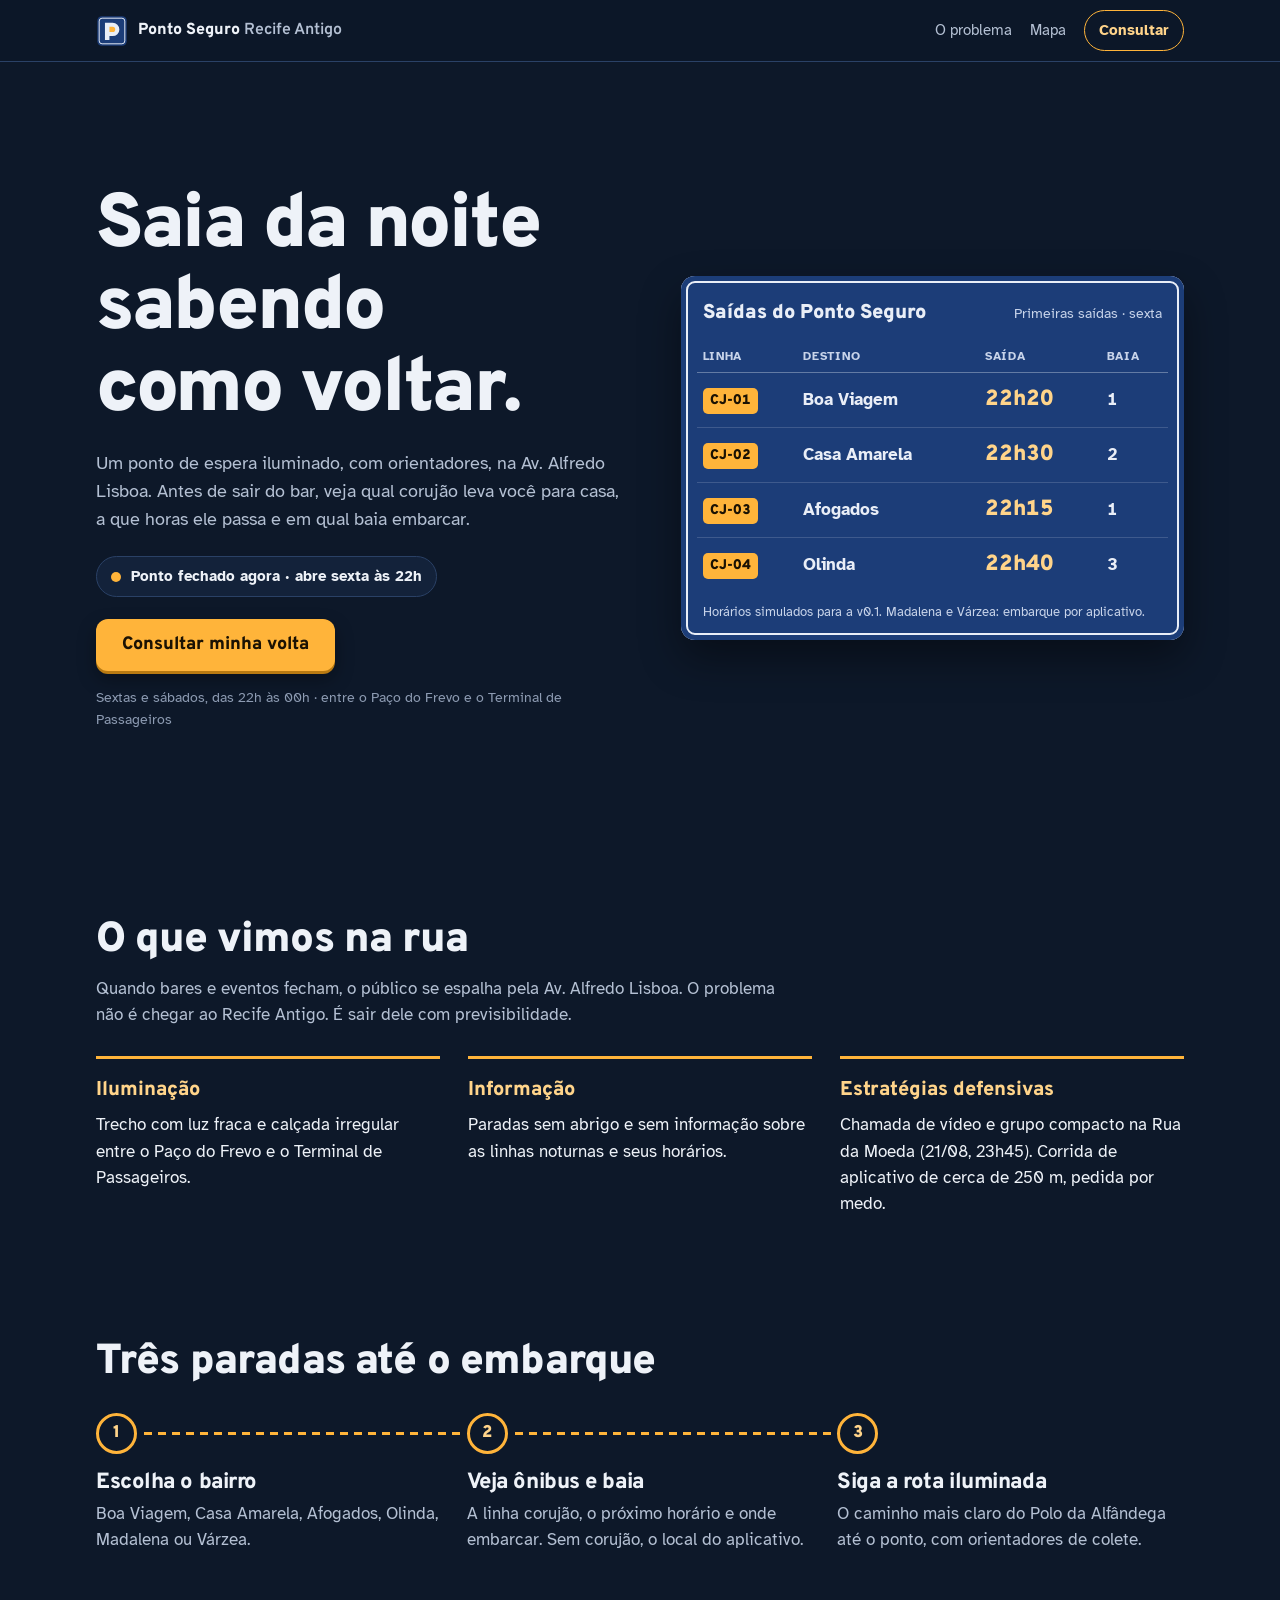
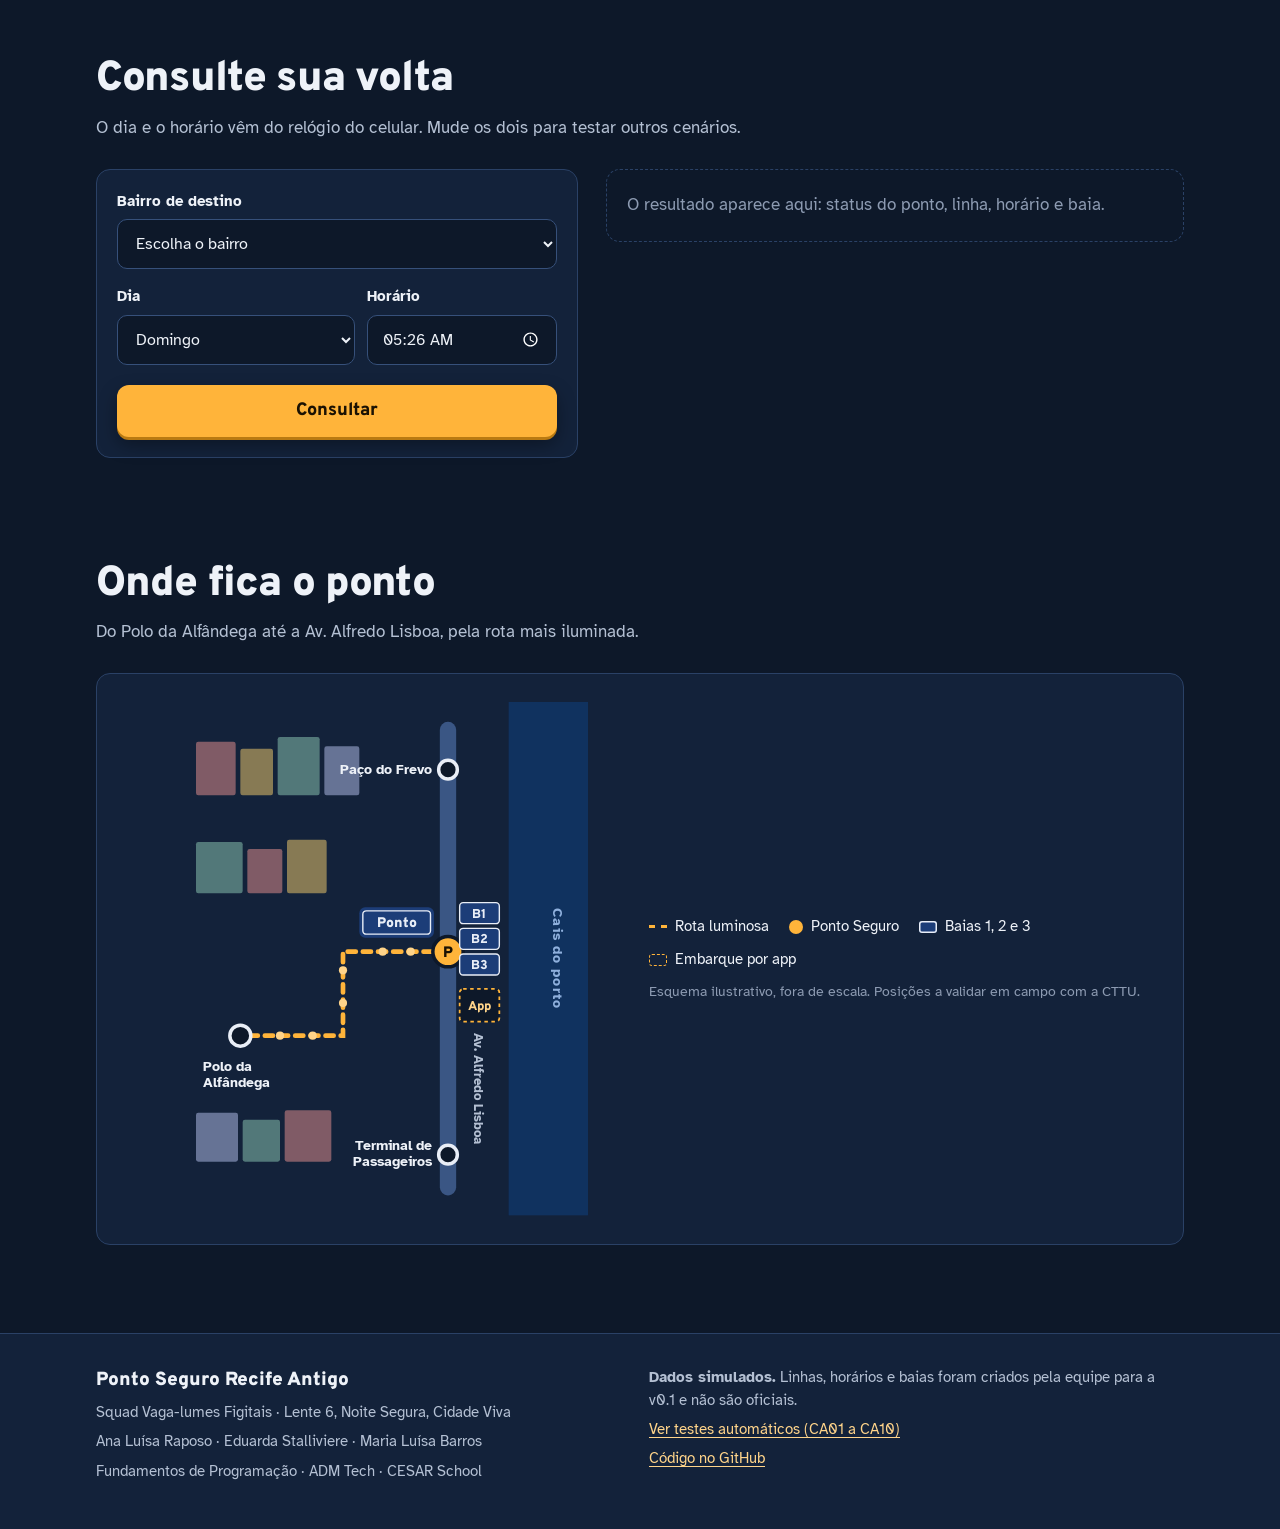
==== commit 74ba240d: "Logo do Ponto Seguro e ícone do site" ====
--- a/index.html
+++ b/index.html
@@ -9,6 +9,7 @@
   <link rel="preconnect" href="https://fonts.googleapis.com">
   <link rel="preconnect" href="https://fonts.gstatic.com" crossorigin>
   <link href="https://fonts.googleapis.com/css2?family=Atkinson+Hyperlegible:wght@400;700&family=Overpass:wght@600;800;900&display=swap" rel="stylesheet">
+  <link rel="icon" href="logo/simbolo.svg" type="image/svg+xml">
   <link rel="stylesheet" href="estilo.css">
 </head>
 <body>
@@ -17,7 +18,7 @@
   <header class="barra">
     <div class="barra-conteudo">
       <a class="marca" href="#topo">
-        <span class="placa-mini" aria-hidden="true">P</span>
+        <img class="marca-simbolo" src="logo/simbolo.svg" alt="" width="32" height="32">
         <span>Ponto Seguro <span class="marca-local">Recife Antigo</span></span>
       </a>
       <nav aria-label="Seções">
--- a/estilo.css
+++ b/estilo.css
@@ -113,18 +113,7 @@
   white-space: nowrap;
 }
 .marca-local { color: var(--texto-suave); font-weight: 600; }
-.placa-mini {
-  display: grid;
-  place-items: center;
-  width: 30px;
-  height: 30px;
-  border-radius: 6px;
-  background: var(--placa);
-  box-shadow: inset 0 0 0 2px var(--placa), inset 0 0 0 3.5px var(--filete);
-  color: var(--filete);
-  font-weight: 900;
-  font-size: 16px;
-}
+.marca-simbolo { display: block; width: 32px; height: 32px; flex: none; }
 nav { display: flex; align-items: center; gap: 18px; }
 nav a { color: var(--texto-suave); text-decoration: none; font-size: 15px; }
 nav a:hover { color: var(--texto); }
